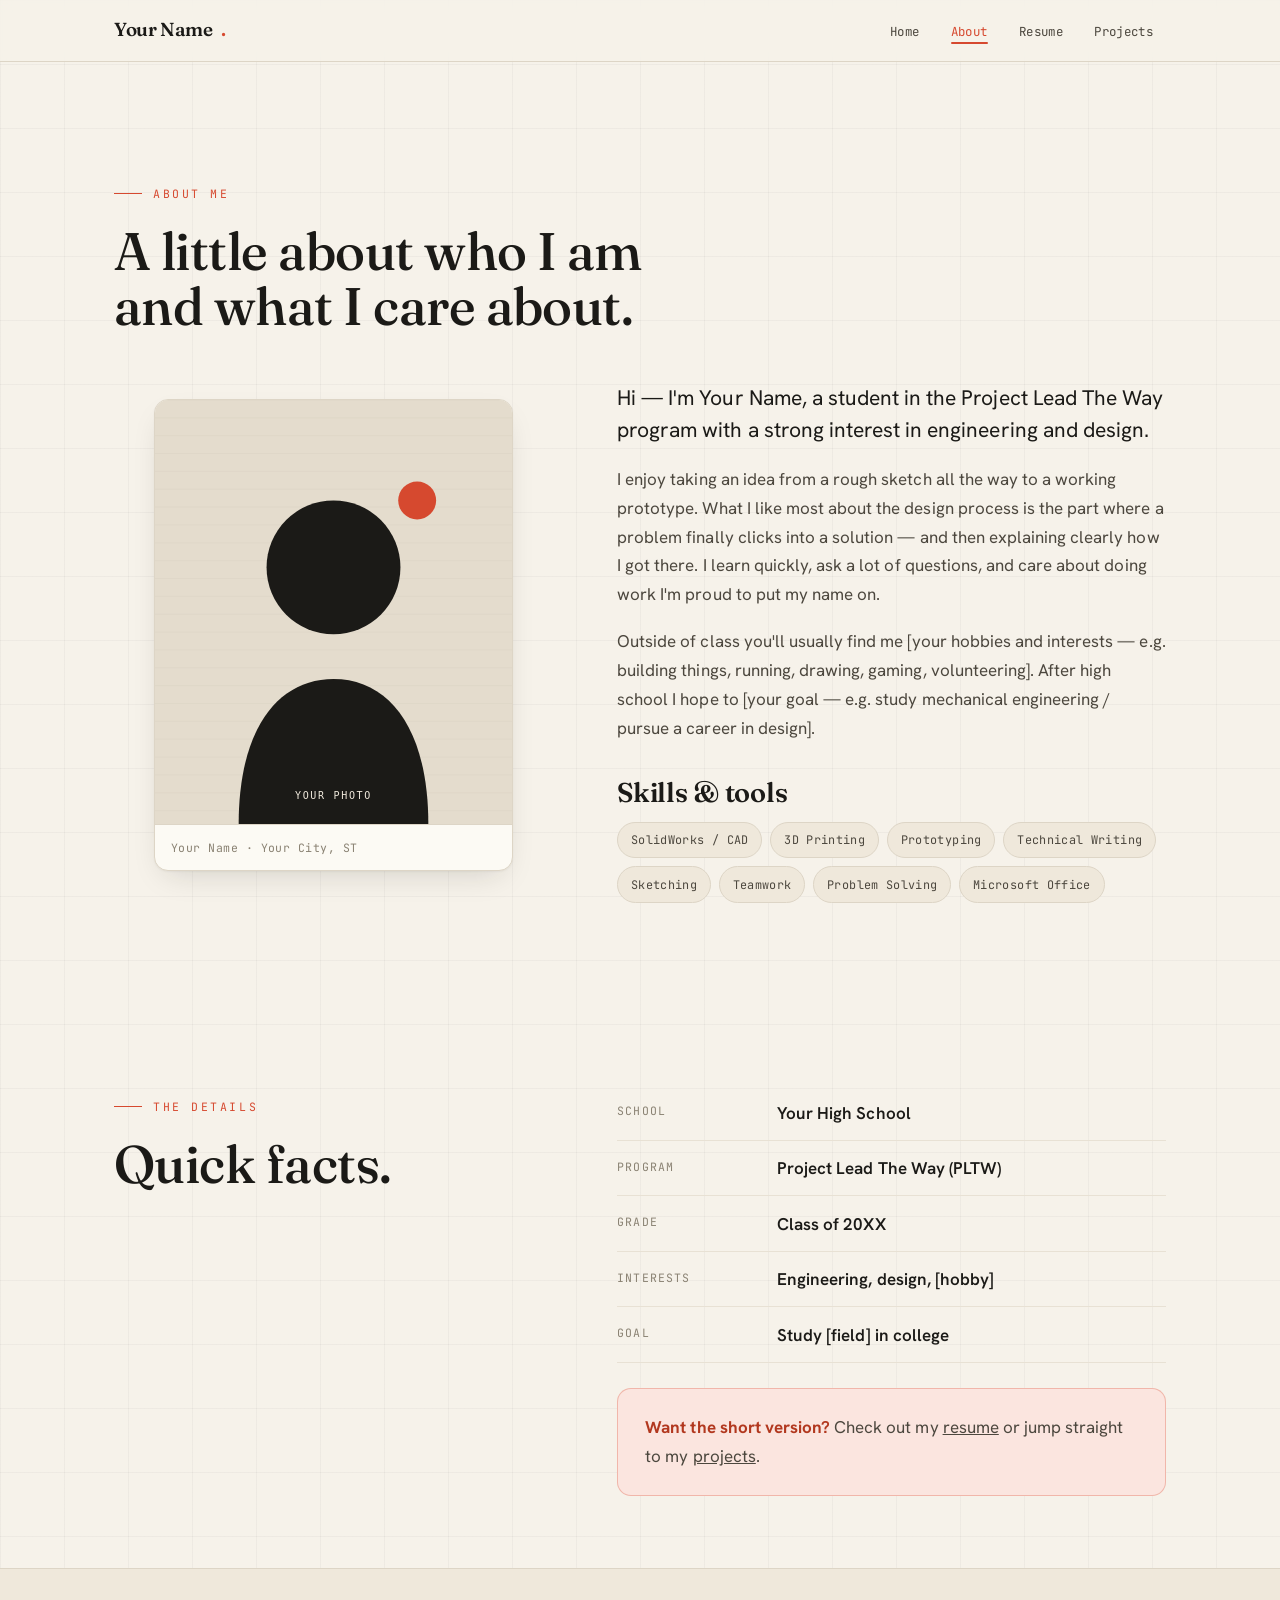
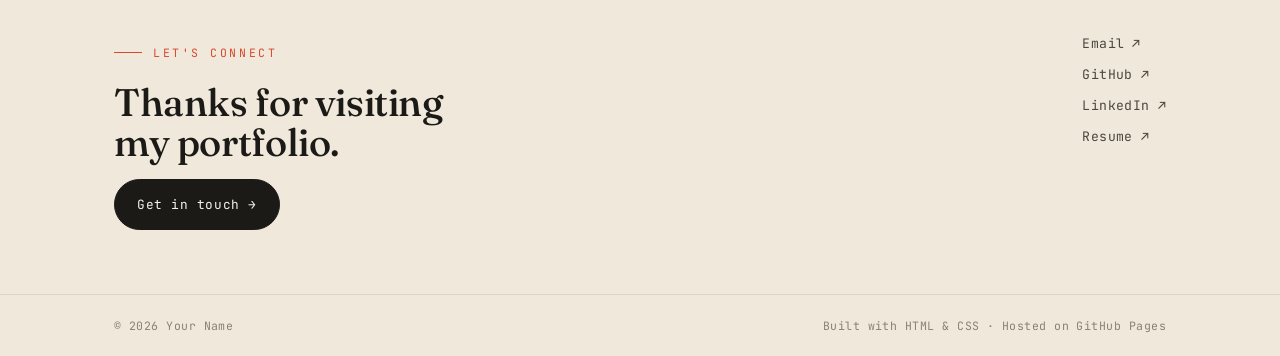
==== portfolio/about.html @ d01f3a35 "Add files via upload" ====
<!doctype html>
<html lang="en">
<head>
  <meta charset="utf-8">
  <meta name="viewport" content="width=device-width, initial-scale=1">
  <title>About — Your Name</title>
  <meta name="description" content="About Your Name — background, skills, and interests.">
  <link rel="icon" href="images/favicon.svg" type="image/svg+xml">
  <link rel="preconnect" href="https://fonts.googleapis.com">
  <link rel="preconnect" href="https://fonts.gstatic.com" crossorigin>
  <link href="https://fonts.googleapis.com/css2?family=Fraunces:ital,opsz,wght@0,9..144,400;0,9..144,500;0,9..144,600;1,9..144,400;1,9..144,500&family=Hanken+Grotesk:wght@400;500;600;700&family=JetBrains+Mono:wght@400;500&display=swap" rel="stylesheet">
  <link rel="stylesheet" href="css/style.css">
</head>
<body>

  <header class="nav">
    <div class="nav__inner">
      <a class="brand" href="index.html">Your Name<span class="dot">.</span></a>
      <button class="nav__toggle" aria-label="Toggle menu" aria-expanded="false"><span></span></button>
      <ul class="nav__links">
        <li><a href="index.html">Home</a></li>
        <li><a href="about.html" aria-current="page">About</a></li>
        <li><a href="resume.html">Resume</a></li>
        <li><a href="projects.html">Projects</a></li>
      </ul>
    </div>
  </header>

  <section class="section wrap">
    <p class="eyebrow reveal">About me</p>
    <h2 class="headline reveal" style="margin-bottom:3rem;">A little about who I am and what I care about.</h2>

    <div class="split">
      <!-- Photo -->
      <figure class="figure reveal">
        <!-- ✏️ EDIT: replace images/headshot.svg with your own photo (JPG/PNG is fine) -->
        <img src="images/headshot.svg" alt="Portrait of Your Name">
        <figcaption>Your Name · Your City, ST</figcaption>
      </figure>

      <!-- Bio -->
      <div class="reveal">
        <!-- ✏️ EDIT: write 2–3 short paragraphs in your own voice. Keep it clear and proofread. -->
        <p class="lead">Hi — I'm Your Name, a student in the Project Lead The Way program with a strong interest in engineering and design.</p>
        <p>I enjoy taking an idea from a rough sketch all the way to a working prototype. What I like most about the design process is the part where a problem finally clicks into a solution — and then explaining clearly how I got there. I learn quickly, ask a lot of questions, and care about doing work I'm proud to put my name on.</p>
        <p>Outside of class you'll usually find me [your hobbies and interests — e.g. building things, running, drawing, gaming, volunteering]. After high school I hope to [your goal — e.g. study mechanical engineering / pursue a career in design].</p>

        <h3 style="margin:2.2rem 0 1rem;">Skills &amp; tools</h3>
        <ul class="chips">
          <li>SolidWorks / CAD</li>
          <li>3D Printing</li>
          <li>Prototyping</li>
          <li>Technical Writing</li>
          <li>Sketching</li>
          <li>Teamwork</li>
          <li>Problem Solving</li>
          <li>Microsoft Office</li>
        </ul>
      </div>
    </div>
  </section>

  <section class="section--tight wrap">
    <div class="split">
      <div class="reveal">
        <p class="eyebrow">The details</p>
        <h2 class="headline">Quick facts.</h2>
      </div>
      <div class="reveal">
        <ul class="facts">
          <li><span>School</span><strong>Your High School</strong></li>
          <li><span>Program</span><strong>Project Lead The Way (PLTW)</strong></li>
          <li><span>Grade</span><strong>Class of 20XX</strong></li>
          <li><span>Interests</span><strong>Engineering, design, [hobby]</strong></li>
          <li><span>Goal</span><strong>Study [field] in college</strong></li>
        </ul>
        <div class="callout" style="margin-top:1.6rem;">
          <p><strong>Want the short version?</strong> Check out my <a href="resume.html">resume</a> or jump straight to my <a href="projects.html">projects</a>.</p>
        </div>
      </div>
    </div>
  </section>

  <footer class="footer">
    <div class="footer__inner">
      <div>
        <p class="eyebrow">Let's connect</p>
        <h3>Thanks for visiting my portfolio.</h3>
        <a class="btn" href="mailto:you@example.com">Get in touch <span class="arrow">→</span></a>
      </div>
      <div class="links">
        <a href="mailto:you@example.com">Email <span class="arrow">↗</span></a>
        <a href="https://github.com/yourusername" target="_blank" rel="noopener">GitHub <span class="arrow">↗</span></a>
        <a href="https://www.linkedin.com/in/yourusername" target="_blank" rel="noopener">LinkedIn <span class="arrow">↗</span></a>
        <a href="resume.html">Resume <span class="arrow">↗</span></a>
      </div>
    </div>
    <div class="footer__bottom">
      <div class="wrap">
        <span>© <span data-year></span> Your Name</span>
        <span>Built with HTML &amp; CSS · Hosted on GitHub Pages</span>
      </div>
    </div>
  </footer>

  <script src="js/main.js"></script>
</body>
</html>
---- portfolio/css/style.css ----
/* =========================================================
   Portfolio — editorial / technical theme
   Warm paper · deep ink · vermillion accent
   Fraunces (display) · Hanken Grotesk (body) · JetBrains Mono (labels)
   ========================================================= */

:root {
  --paper:      #f6f2ea;
  --paper-2:    #efe8db;
  --card:       #fcfaf4;
  --ink:        #1b1a17;
  --ink-2:      #4c473e;
  --ink-3:      #8a8273;
  --line:       #ddd5c6;
  --line-soft:  #e8e1d4;
  --accent:     #d6492f;
  --accent-2:   #b2381f;
  --accent-3:   #fbe5df;

  --maxw: 1180px;
  --pad: clamp(1.25rem, 5vw, 4rem);

  --font-display: "Fraunces", Georgia, "Times New Roman", serif;
  --font-body: "Hanken Grotesk", system-ui, sans-serif;
  --font-mono: "JetBrains Mono", ui-monospace, "SFMono-Regular", monospace;

  --shadow: 0 1px 2px rgba(27,26,23,.04), 0 12px 32px -12px rgba(27,26,23,.18);
  --shadow-lg: 0 2px 4px rgba(27,26,23,.05), 0 28px 60px -22px rgba(27,26,23,.28);
  --radius: 14px;
  --ease: cubic-bezier(.2,.7,.2,1);
}

* { box-sizing: border-box; }

html { scroll-behavior: smooth; -webkit-text-size-adjust: 100%; }

body {
  margin: 0;
  background-color: var(--paper);
  background-image:
    linear-gradient(to right, rgba(27,26,23,.035) 1px, transparent 1px),
    linear-gradient(to bottom, rgba(27,26,23,.035) 1px, transparent 1px);
  background-size: 64px 64px;
  color: var(--ink);
  font-family: var(--font-body);
  font-size: 17px;
  line-height: 1.7;
  letter-spacing: .002em;
  -webkit-font-smoothing: antialiased;
  text-rendering: optimizeLegibility;
  overflow-x: hidden;
}

img { max-width: 100%; display: block; }
a { color: inherit; }

/* ---------- Layout helpers ---------- */
.wrap { width: 100%; max-width: var(--maxw); margin-inline: auto; padding-inline: var(--pad); }
.section { padding-block: clamp(3.5rem, 9vw, 7rem); }
.section--tight { padding-block: clamp(2.5rem, 6vw, 4.5rem); }

/* Editorial section eyebrow: 01 — LABEL */
.eyebrow {
  font-family: var(--font-mono);
  font-size: .72rem;
  letter-spacing: .22em;
  text-transform: uppercase;
  color: var(--accent);
  display: inline-flex;
  align-items: center;
  gap: .7rem;
  margin: 0 0 1.3rem;
}
.eyebrow::before {
  content: "";
  width: 28px; height: 1px;
  background: var(--accent);
  display: inline-block;
}

h1, h2, h3, h4 { font-family: var(--font-display); font-weight: 600; line-height: 1.04; letter-spacing: -.01em; margin: 0; color: var(--ink); }
h2.headline { font-size: clamp(2rem, 4.6vw, 3.3rem); font-weight: 500; max-width: 18ch; }
h3 { font-size: clamp(1.3rem, 2.4vw, 1.7rem); }

p { margin: 0 0 1.1rem; color: var(--ink-2); }
p.lead { font-size: clamp(1.1rem, 1.8vw, 1.32rem); color: var(--ink); line-height: 1.55; }

.muted { color: var(--ink-3); }
strong { color: var(--ink); font-weight: 700; }

/* ---------- Buttons ---------- */
.btn {
  display: inline-flex; align-items: center; gap: .55rem;
  font-family: var(--font-mono);
  font-size: .8rem; letter-spacing: .04em;
  text-decoration: none; cursor: pointer;
  padding: .85rem 1.4rem;
  border-radius: 999px;
  border: 1px solid var(--ink);
  background: var(--ink); color: var(--paper);
  transition: transform .25s var(--ease), background .25s var(--ease), box-shadow .25s var(--ease);
}
.btn:hover { transform: translateY(-2px); box-shadow: var(--shadow); background: var(--accent); border-color: var(--accent); }
.btn--ghost { background: transparent; color: var(--ink); }
.btn--ghost:hover { background: var(--ink); color: var(--paper); border-color: var(--ink); }
.btn .arrow { transition: transform .25s var(--ease); }
.btn:hover .arrow { transform: translateX(4px); }

/* ---------- Top navigation ---------- */
.nav {
  position: sticky; top: 0; z-index: 50;
  backdrop-filter: saturate(140%) blur(10px);
  background: color-mix(in srgb, var(--paper) 82%, transparent);
  border-bottom: 1px solid var(--line);
}
.nav__inner {
  max-width: var(--maxw); margin-inline: auto;
  padding: .9rem var(--pad);
  display: flex; align-items: center; justify-content: space-between;
}
.brand {
  font-family: var(--font-display);
  font-weight: 600; font-size: 1.18rem; letter-spacing: -.02em;
  text-decoration: none; color: var(--ink);
  display: inline-flex; align-items: baseline; gap: .5rem;
}
.brand .dot { color: var(--accent); }
.nav__links { display: flex; align-items: center; gap: .35rem; list-style: none; margin: 0; padding: 0; }
.nav__links a {
  text-decoration: none; color: var(--ink-2);
  font-family: var(--font-mono); font-size: .78rem; letter-spacing: .03em;
  padding: .5rem .8rem; border-radius: 999px;
  position: relative; transition: color .2s var(--ease), background .2s var(--ease);
}
.nav__links a:hover { color: var(--ink); background: var(--paper-2); }
.nav__links a[aria-current="page"] { color: var(--accent); }
.nav__links a[aria-current="page"]::after {
  content: ""; position: absolute; left: .8rem; right: .8rem; bottom: .25rem;
  height: 1.5px; background: var(--accent); border-radius: 2px;
}
.nav__toggle {
  display: none; border: 1px solid var(--line); background: var(--card);
  width: 42px; height: 42px; border-radius: 10px; cursor: pointer;
  padding: 0; align-items: center; justify-content: center;
}
.nav__toggle span, .nav__toggle span::before, .nav__toggle span::after {
  content: ""; display: block; width: 18px; height: 2px; background: var(--ink);
  border-radius: 2px; transition: transform .3s var(--ease), opacity .2s var(--ease);
}
.nav__toggle span { position: relative; }
.nav__toggle span::before { position: absolute; top: -6px; }
.nav__toggle span::after { position: absolute; top: 6px; }
.nav.open .nav__toggle span { background: transparent; }
.nav.open .nav__toggle span::before { transform: translateY(6px) rotate(45deg); }
.nav.open .nav__toggle span::after { transform: translateY(-6px) rotate(-45deg); }

@media (max-width: 760px) {
  .nav__toggle { display: inline-flex; }
  .nav__links {
    position: absolute; top: 100%; left: 0; right: 0;
    flex-direction: column; align-items: stretch; gap: .2rem;
    background: var(--paper); border-bottom: 1px solid var(--line);
    padding: .6rem var(--pad) 1.2rem;
    transform: translateY(-12px); opacity: 0; pointer-events: none;
    transition: transform .3s var(--ease), opacity .3s var(--ease);
  }
  .nav.open .nav__links { transform: translateY(0); opacity: 1; pointer-events: auto; }
  .nav__links a { font-size: .95rem; padding: .75rem .9rem; }
  .nav__links a[aria-current="page"]::after { display: none; }
}

/* ---------- Hero (home) ---------- */
.hero { position: relative; padding-block: clamp(3.5rem, 10vw, 8rem) clamp(2.5rem, 7vw, 5rem); }
.hero__tag {
  font-family: var(--font-mono); font-size: .74rem; letter-spacing: .2em; text-transform: uppercase;
  color: var(--ink-3); display: inline-flex; align-items: center; gap: .6rem; margin-bottom: 1.8rem;
}
.hero__tag .pulse { width: 8px; height: 8px; border-radius: 50%; background: var(--accent); box-shadow: 0 0 0 0 var(--accent); animation: pulse 2.4s infinite; }
@keyframes pulse {
  0% { box-shadow: 0 0 0 0 color-mix(in srgb, var(--accent) 55%, transparent); }
  70% { box-shadow: 0 0 0 12px transparent; }
  100% { box-shadow: 0 0 0 0 transparent; }
}
.hero h1 {
  font-size: clamp(3rem, 11vw, 8rem);
  font-weight: 600; line-height: .94; letter-spacing: -.03em;
  margin: 0 0 1.4rem;
}
.hero h1 em { font-style: italic; color: var(--accent); font-weight: 500; }
.hero__sub { max-width: 46ch; }
.hero__cta { display: flex; flex-wrap: wrap; gap: .8rem; margin-top: 2rem; }
.hero__meta {
  margin-top: 3rem; padding-top: 1.4rem; border-top: 1px solid var(--line);
  display: flex; flex-wrap: wrap; gap: 2rem 3rem;
}
.hero__meta div span { display: block; font-family: var(--font-mono); font-size: .68rem; letter-spacing: .16em; text-transform: uppercase; color: var(--ink-3); margin-bottom: .35rem; }
.hero__meta div strong { font-family: var(--font-display); font-weight: 500; font-size: 1.05rem; color: var(--ink); }

/* ---------- Marquee strip ---------- */
.strip { border-block: 1px solid var(--line); background: var(--ink); color: var(--paper); overflow: hidden; }
.strip__track { display: flex; gap: 3rem; white-space: nowrap; padding-block: .9rem; animation: marquee 28s linear infinite; }
.strip__track span { font-family: var(--font-mono); font-size: .82rem; letter-spacing: .12em; text-transform: uppercase; display: inline-flex; align-items: center; gap: 3rem; }
.strip__track span::after { content: "✦"; color: var(--accent); }
@keyframes marquee { to { transform: translateX(-50%); } }
@media (prefers-reduced-motion: reduce) { .strip__track { animation: none; } }

/* ---------- Cards / project grid ---------- */
.grid-2 { display: grid; gap: clamp(1.2rem, 3vw, 2rem); grid-template-columns: repeat(2, 1fr); }
@media (max-width: 760px) { .grid-2 { grid-template-columns: 1fr; } }

.card {
  background: var(--card); border: 1px solid var(--line);
  border-radius: var(--radius); overflow: hidden; text-decoration: none;
  display: flex; flex-direction: column;
  transition: transform .35s var(--ease), box-shadow .35s var(--ease), border-color .35s var(--ease);
}
.card:hover { transform: translateY(-5px); box-shadow: var(--shadow-lg); border-color: var(--ink); }
.card__media { aspect-ratio: 16 / 10; overflow: hidden; background: var(--paper-2); }
.card__media img { width: 100%; height: 100%; object-fit: cover; transition: transform .5s var(--ease); }
.card:hover .card__media img { transform: scale(1.04); }
.card__body { padding: 1.5rem 1.6rem 1.7rem; flex: 1; display: flex; flex-direction: column; }
.card__kicker { font-family: var(--font-mono); font-size: .7rem; letter-spacing: .14em; text-transform: uppercase; color: var(--ink-3); margin-bottom: .7rem; display: flex; justify-content: space-between; }
.card h3 { margin-bottom: .55rem; }
.card p { font-size: .98rem; margin-bottom: 1.2rem; }
.card__link { margin-top: auto; font-family: var(--font-mono); font-size: .78rem; letter-spacing: .04em; color: var(--accent); display: inline-flex; align-items: center; gap: .4rem; }
.card:hover .card__link .arrow { transform: translateX(4px); }
.card__link .arrow { transition: transform .25s var(--ease); }

/* ---------- Generic two-column content ---------- */
.split { display: grid; grid-template-columns: minmax(0, 1fr) minmax(0, 1.25fr); gap: clamp(1.8rem, 5vw, 4rem); align-items: start; }
@media (max-width: 880px) { .split { grid-template-columns: 1fr; } }

.figure { border: 1px solid var(--line); border-radius: var(--radius); overflow: hidden; background: var(--card); box-shadow: var(--shadow); }
.figure img { width: 100%; }
.figure figcaption { font-family: var(--font-mono); font-size: .72rem; letter-spacing: .04em; color: var(--ink-3); padding: .8rem 1rem; border-top: 1px solid var(--line); }

/* ---------- Tag chips / skills ---------- */
.chips { display: flex; flex-wrap: wrap; gap: .5rem; padding: 0; margin: 0; list-style: none; }
.chips li {
  font-family: var(--font-mono); font-size: .74rem; letter-spacing: .03em;
  padding: .45rem .8rem; border: 1px solid var(--line); border-radius: 999px;
  background: var(--paper-2); color: var(--ink-2);
}

/* ---------- Fact list ---------- */
.facts { list-style: none; margin: 0; padding: 0; display: grid; gap: .1rem; }
.facts li { display: grid; grid-template-columns: 9rem 1fr; gap: 1rem; padding: .75rem 0; border-bottom: 1px solid var(--line-soft); }
.facts li span { font-family: var(--font-mono); font-size: .72rem; letter-spacing: .1em; text-transform: uppercase; color: var(--ink-3); padding-top: .15rem; }
.facts li strong { font-weight: 600; color: var(--ink); }
@media (max-width: 480px){ .facts li { grid-template-columns: 1fr; gap: .15rem; } }

/* ---------- Resume ---------- */
.resume-head { display: flex; flex-wrap: wrap; gap: 1.5rem 2rem; align-items: flex-end; justify-content: space-between; padding-bottom: 1.6rem; border-bottom: 2px solid var(--ink); }
.resume-head h1 { font-size: clamp(2.4rem, 6vw, 4rem); font-weight: 600; }
.resume-head .contact { font-family: var(--font-mono); font-size: .78rem; line-height: 1.9; color: var(--ink-2); }
.resume-head .contact a { color: var(--ink-2); text-decoration: none; border-bottom: 1px solid var(--line); }
.resume-head .contact a:hover { color: var(--accent); border-color: var(--accent); }

.resume-grid { display: grid; grid-template-columns: minmax(0, 1fr) minmax(0, 2.1fr); gap: clamp(2rem, 5vw, 4rem); margin-top: 2.6rem; }
@media (max-width: 880px){ .resume-grid { grid-template-columns: 1fr; } }

.res-block { margin-bottom: 2.4rem; }
.res-block > h2 {
  font-family: var(--font-mono); font-size: .76rem; letter-spacing: .18em; text-transform: uppercase;
  color: var(--accent); font-weight: 500; margin-bottom: 1.1rem; padding-bottom: .6rem; border-bottom: 1px solid var(--line);
}
.entry { margin-bottom: 1.6rem; }
.entry__row { display: grid; grid-template-columns: 1fr auto; gap: .5rem 1rem; align-items: baseline; }
.entry__row h3 { font-size: 1.15rem; font-weight: 600; }
.entry__date { font-family: var(--font-mono); font-size: .72rem; letter-spacing: .05em; color: var(--ink-3); white-space: nowrap; }
.entry__org { font-family: var(--font-body); font-weight: 600; color: var(--accent-2); font-size: .92rem; margin: .15rem 0 .5rem; }
.entry ul { margin: .4rem 0 0; padding-left: 1.1rem; }
.entry ul li { margin-bottom: .35rem; color: var(--ink-2); }
@media (max-width: 480px){ .entry__row { grid-template-columns: 1fr; } }

/* ---------- Project detail ---------- */
.proj-hero { padding-block: clamp(2.5rem, 7vw, 5rem) clamp(1.5rem,4vw,2.5rem); }
.proj-hero .back { font-family: var(--font-mono); font-size: .74rem; letter-spacing: .05em; color: var(--ink-3); text-decoration: none; display: inline-flex; align-items: center; gap: .4rem; margin-bottom: 1.6rem; }
.proj-hero .back:hover { color: var(--accent); }
.proj-hero h1 { font-size: clamp(2.4rem, 6.5vw, 4.4rem); font-weight: 600; max-width: 16ch; margin-bottom: 1.4rem; }
.proj-meta { display: flex; flex-wrap: wrap; gap: 1.4rem 2.6rem; padding-block: 1.3rem; border-block: 1px solid var(--line); }
.proj-meta div span { display: block; font-family: var(--font-mono); font-size: .66rem; letter-spacing: .16em; text-transform: uppercase; color: var(--ink-3); margin-bottom: .3rem; }
.proj-meta div strong { font-weight: 600; }

.gallery { display: grid; grid-template-columns: repeat(2, 1fr); gap: clamp(.8rem,2vw,1.4rem); }
@media (max-width: 620px){ .gallery { grid-template-columns: 1fr; } }

.doc-list { list-style: none; margin: 0; padding: 0; display: grid; gap: .6rem; }
.doc-list a {
  display: flex; align-items: center; justify-content: space-between; gap: 1rem;
  text-decoration: none; padding: 1rem 1.3rem; border: 1px solid var(--line);
  border-radius: 12px; background: var(--card); color: var(--ink);
  transition: transform .25s var(--ease), border-color .25s var(--ease), background .25s var(--ease);
}
.doc-list a:hover { transform: translateX(4px); border-color: var(--ink); background: var(--paper-2); }
.doc-list .label { font-weight: 600; }
.doc-list .meta { font-family: var(--font-mono); font-size: .72rem; color: var(--ink-3); }

/* ---------- Callout ---------- */
.callout { background: var(--accent-3); border: 1px solid color-mix(in srgb, var(--accent) 30%, transparent); border-radius: var(--radius); padding: 1.5rem 1.7rem; }
.callout p:last-child { margin-bottom: 0; }
.callout strong { color: var(--accent-2); }

/* ---------- Footer ---------- */
.footer { border-top: 1px solid var(--line); background: var(--paper-2); }
.footer__inner { max-width: var(--maxw); margin-inline: auto; padding: clamp(2.5rem,6vw,4rem) var(--pad); display: flex; flex-wrap: wrap; gap: 2rem; justify-content: space-between; align-items: flex-start; }
.footer h3 { font-size: clamp(1.6rem, 4vw, 2.4rem); font-weight: 500; max-width: 14ch; margin-bottom: 1rem; }
.footer .links { display: flex; flex-direction: column; gap: .55rem; }
.footer .links a { font-family: var(--font-mono); font-size: .82rem; letter-spacing: .03em; text-decoration: none; color: var(--ink-2); display: inline-flex; align-items: center; gap: .5rem; width: fit-content; }
.footer .links a:hover { color: var(--accent); }
.footer .links a .arrow { transition: transform .25s var(--ease); }
.footer .links a:hover .arrow { transform: translate(3px,-3px); }
.footer__bottom { border-top: 1px solid var(--line); }
.footer__bottom .wrap { display: flex; flex-wrap: wrap; gap: .8rem; justify-content: space-between; padding-block: 1.3rem; }
.footer__bottom span { font-family: var(--font-mono); font-size: .72rem; letter-spacing: .04em; color: var(--ink-3); }

/* ---------- Reveal-on-scroll ---------- */
.reveal { opacity: 0; transform: translateY(24px); transition: opacity .7s var(--ease), transform .7s var(--ease); }
.reveal.in { opacity: 1; transform: none; }
@media (prefers-reduced-motion: reduce) { .reveal { opacity: 1; transform: none; transition: none; } }

/* staggered hero load */
.fade-up { opacity: 0; transform: translateY(20px); animation: fadeUp .9s var(--ease) forwards; }
@keyframes fadeUp { to { opacity: 1; transform: none; } }
.d1{animation-delay:.05s}.d2{animation-delay:.18s}.d3{animation-delay:.31s}.d4{animation-delay:.44s}.d5{animation-delay:.57s}
@media (prefers-reduced-motion: reduce){ .fade-up{ animation: none; opacity:1; transform:none; } }

/* selection */
::selection { background: var(--accent); color: var(--paper); }
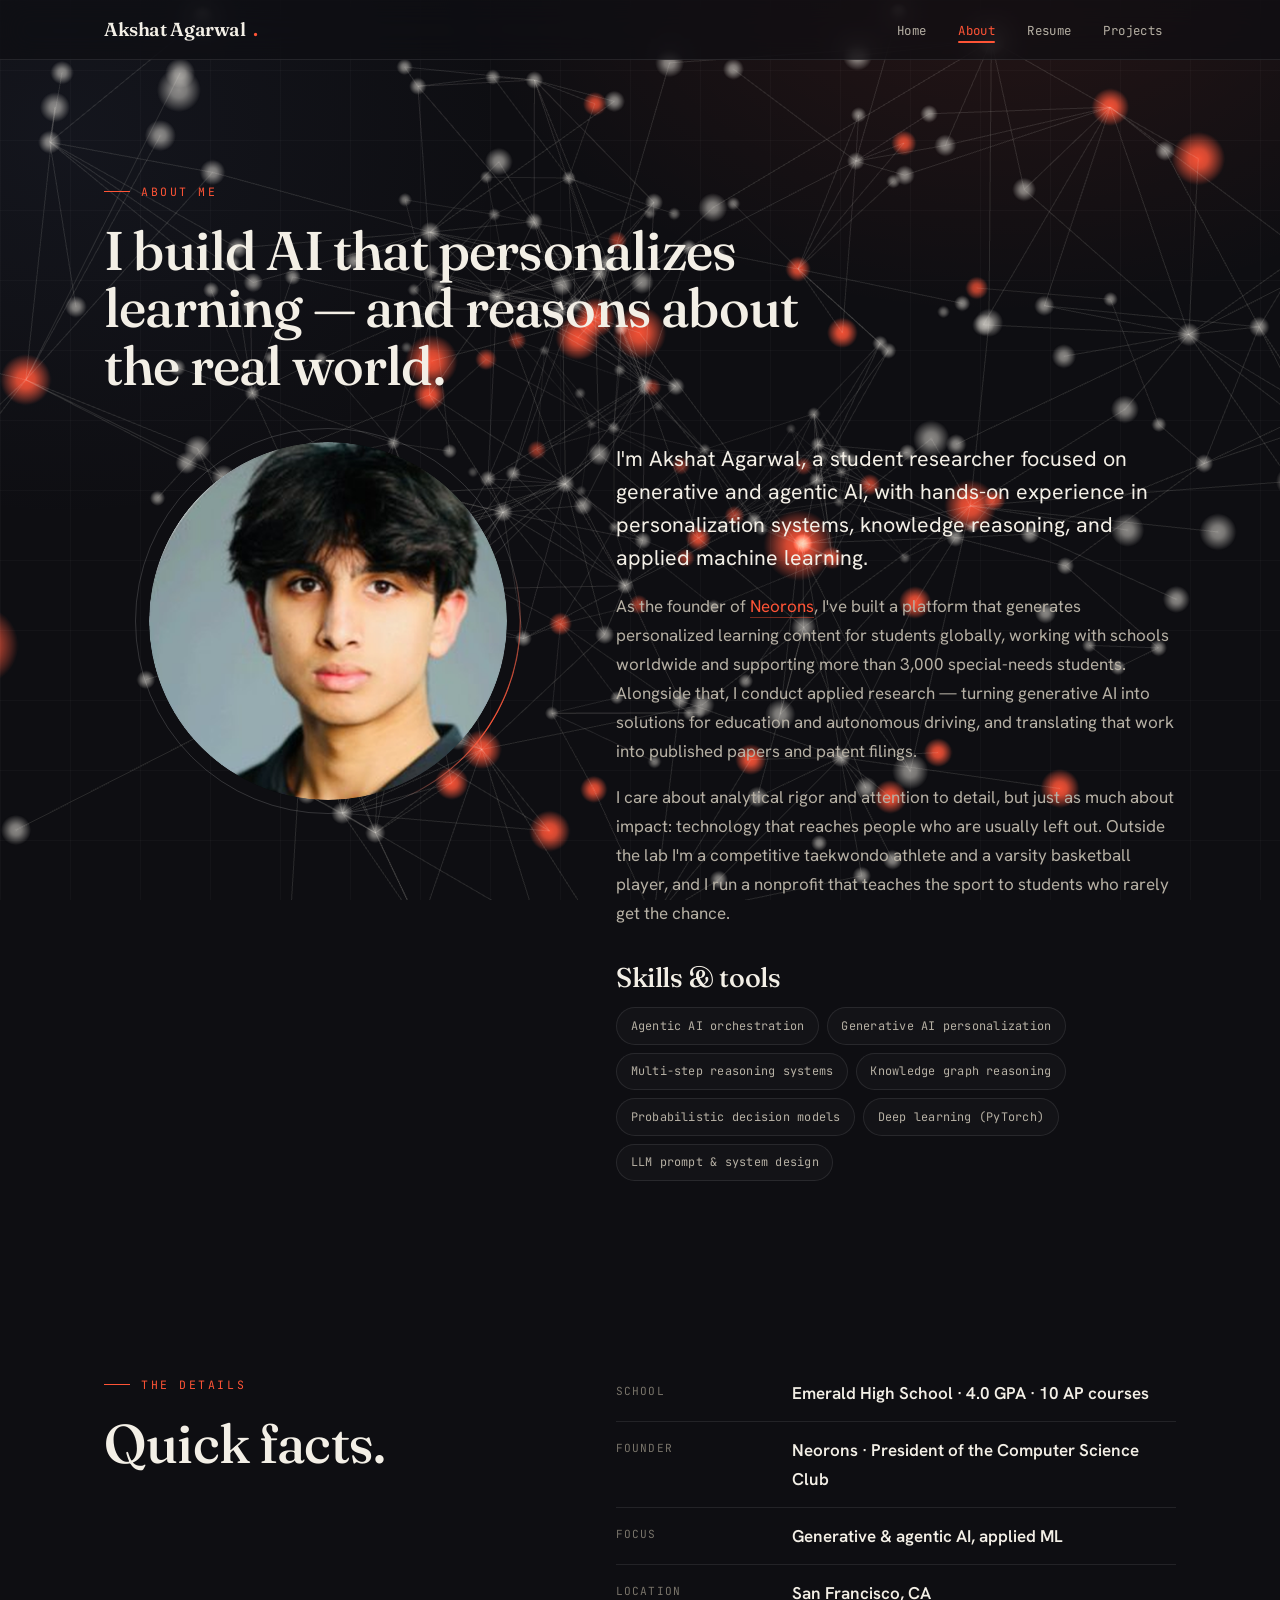
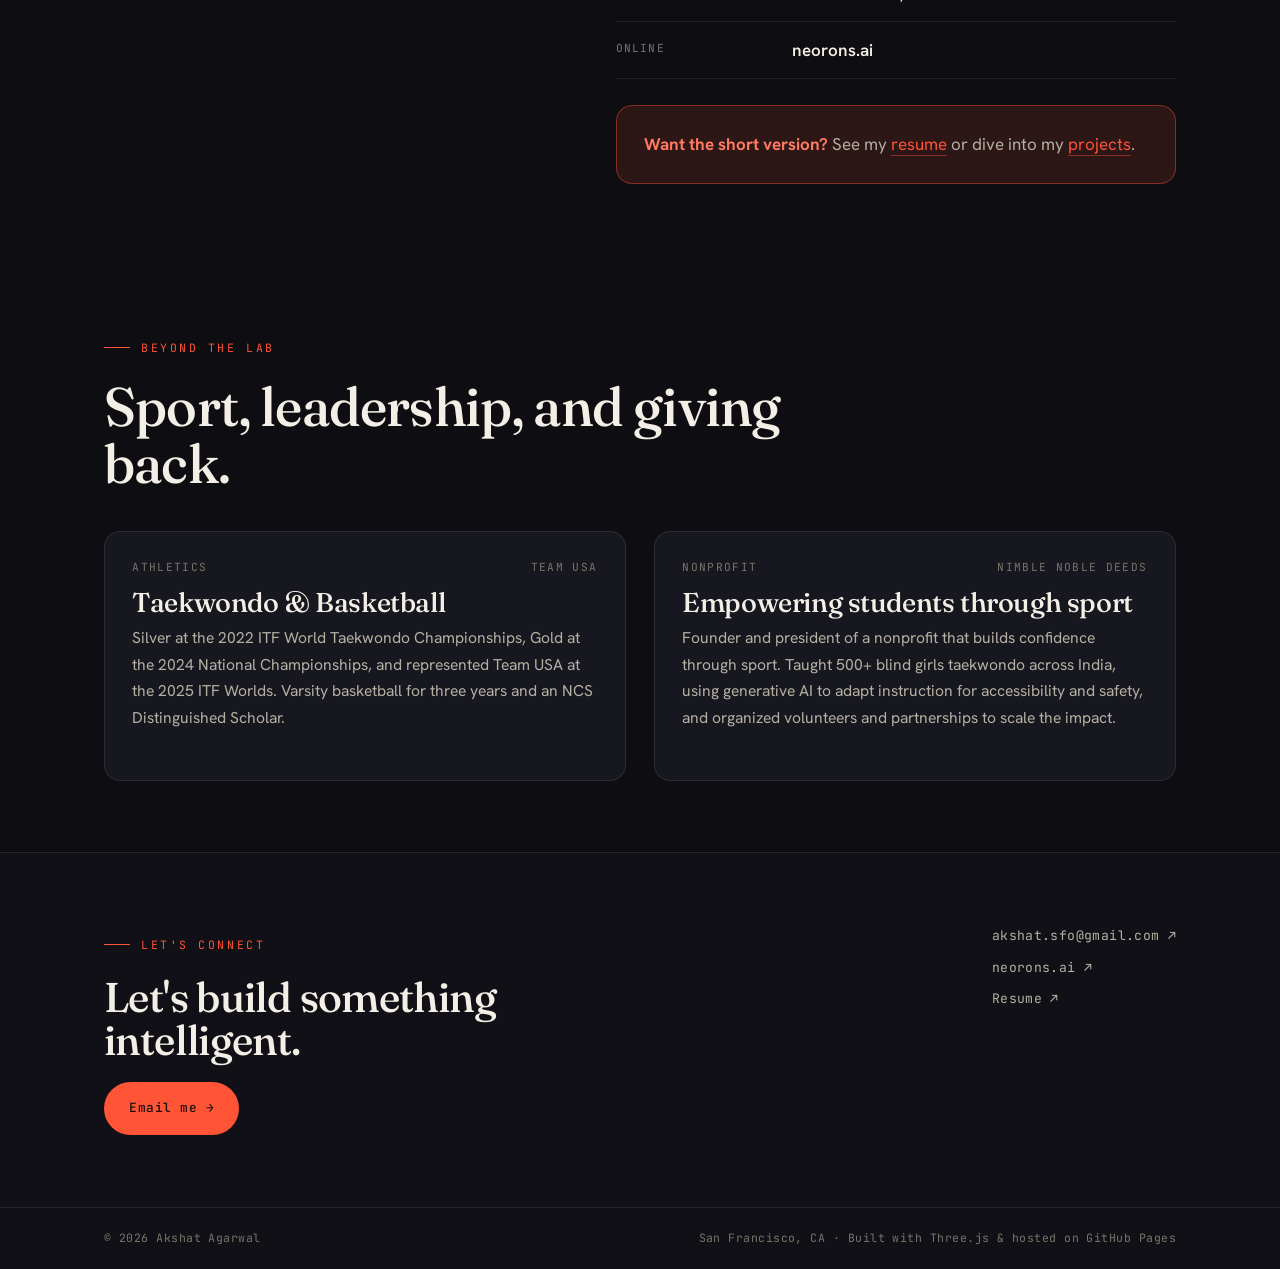
==== commit d4bc2622: "Add files via upload" ====
--- a/portfolio/about.html
+++ b/portfolio/about.html
@@ -3,106 +3,128 @@
 <head>
   <meta charset="utf-8">
   <meta name="viewport" content="width=device-width, initial-scale=1">
-  <title>About — Your Name</title>
-  <meta name="description" content="About Your Name — background, skills, and interests.">
+  <title>About — Akshat Agarwal</title>
+  <meta name="description" content="About Akshat Agarwal — AI researcher, founder, athlete, and published author.">
   <link rel="icon" href="images/favicon.svg" type="image/svg+xml">
   <link rel="preconnect" href="https://fonts.googleapis.com">
   <link rel="preconnect" href="https://fonts.gstatic.com" crossorigin>
   <link href="https://fonts.googleapis.com/css2?family=Fraunces:ital,opsz,wght@0,9..144,400;0,9..144,500;0,9..144,600;1,9..144,400;1,9..144,500&family=Hanken+Grotesk:wght@400;500;600;700&family=JetBrains+Mono:wght@400;500&display=swap" rel="stylesheet">
   <link rel="stylesheet" href="css/style.css">
+  <noscript><style>.reveal{opacity:1!important;transform:none!important}.fade-up{opacity:1!important;transform:none!important}.hero h1 .ln>span{transform:none!important}</style></noscript>
 </head>
 <body>
+  <div id="progress"></div>
+  <canvas id="bg-canvas"></canvas>
 
-  <header class="nav">
-    <div class="nav__inner">
-      <a class="brand" href="index.html">Your Name<span class="dot">.</span></a>
-      <button class="nav__toggle" aria-label="Toggle menu" aria-expanded="false"><span></span></button>
-      <ul class="nav__links">
-        <li><a href="index.html">Home</a></li>
-        <li><a href="about.html" aria-current="page">About</a></li>
-        <li><a href="resume.html">Resume</a></li>
-        <li><a href="projects.html">Projects</a></li>
-      </ul>
-    </div>
-  </header>
-
-  <section class="section wrap">
-    <p class="eyebrow reveal">About me</p>
-    <h2 class="headline reveal" style="margin-bottom:3rem;">A little about who I am and what I care about.</h2>
-
-    <div class="split">
-      <!-- Photo -->
-      <figure class="figure reveal">
-        <!-- ✏️ EDIT: replace images/headshot.svg with your own photo (JPG/PNG is fine) -->
-        <img src="images/headshot.svg" alt="Portrait of Your Name">
-        <figcaption>Your Name · Your City, ST</figcaption>
-      </figure>
-
-      <!-- Bio -->
-      <div class="reveal">
-        <!-- ✏️ EDIT: write 2–3 short paragraphs in your own voice. Keep it clear and proofread. -->
-        <p class="lead">Hi — I'm Your Name, a student in the Project Lead The Way program with a strong interest in engineering and design.</p>
-        <p>I enjoy taking an idea from a rough sketch all the way to a working prototype. What I like most about the design process is the part where a problem finally clicks into a solution — and then explaining clearly how I got there. I learn quickly, ask a lot of questions, and care about doing work I'm proud to put my name on.</p>
-        <p>Outside of class you'll usually find me [your hobbies and interests — e.g. building things, running, drawing, gaming, volunteering]. After high school I hope to [your goal — e.g. study mechanical engineering / pursue a career in design].</p>
-
-        <h3 style="margin:2.2rem 0 1rem;">Skills &amp; tools</h3>
-        <ul class="chips">
-          <li>SolidWorks / CAD</li>
-          <li>3D Printing</li>
-          <li>Prototyping</li>
-          <li>Technical Writing</li>
-          <li>Sketching</li>
-          <li>Teamwork</li>
-          <li>Problem Solving</li>
-          <li>Microsoft Office</li>
+  <div class="page">
+    <header class="nav">
+      <div class="nav__inner">
+        <a class="brand" href="index.html">Akshat Agarwal<span class="dot">.</span></a>
+        <button class="nav__toggle" aria-label="Toggle menu" aria-expanded="false"><span></span></button>
+        <ul class="nav__links">
+          <li><a href="index.html">Home</a></li>
+          <li><a href="about.html" aria-current="page">About</a></li>
+          <li><a href="resume.html">Resume</a></li>
+          <li><a href="projects.html">Projects</a></li>
         </ul>
       </div>
-    </div>
-  </section>
+    </header>
 
-  <section class="section--tight wrap">
-    <div class="split">
-      <div class="reveal">
-        <p class="eyebrow">The details</p>
-        <h2 class="headline">Quick facts.</h2>
-      </div>
-      <div class="reveal">
-        <ul class="facts">
-          <li><span>School</span><strong>Your High School</strong></li>
-          <li><span>Program</span><strong>Project Lead The Way (PLTW)</strong></li>
-          <li><span>Grade</span><strong>Class of 20XX</strong></li>
-          <li><span>Interests</span><strong>Engineering, design, [hobby]</strong></li>
-          <li><span>Goal</span><strong>Study [field] in college</strong></li>
-        </ul>
-        <div class="callout" style="margin-top:1.6rem;">
-          <p><strong>Want the short version?</strong> Check out my <a href="resume.html">resume</a> or jump straight to my <a href="projects.html">projects</a>.</p>
+    <section class="section wrap">
+      <p class="eyebrow reveal">About me</p>
+      <h2 class="headline reveal" style="margin-bottom:3rem;">I build AI that personalizes learning — and reasons about the real world.</h2>
+
+      <div class="split">
+        <div class="reveal">
+          <div class="portrait"><img src="images/akshat-circle.png" alt="Portrait of Akshat Agarwal"></div>
+        </div>
+        <div class="reveal" data-d="1">
+          <p class="lead">I'm Akshat Agarwal, a student researcher focused on generative and agentic AI, with hands-on experience in personalization systems, knowledge reasoning, and applied machine learning.</p>
+          <p>As the founder of <a class="inline" href="https://neorons.ai" target="_blank" rel="noopener">Neorons</a>, I've built a platform that generates personalized learning content for students globally, working with schools worldwide and supporting more than 3,000 special-needs students. Alongside that, I conduct applied research — turning generative AI into solutions for education and autonomous driving, and translating that work into published papers and patent filings.</p>
+          <p>I care about analytical rigor and attention to detail, but just as much about impact: technology that reaches people who are usually left out. Outside the lab I'm a competitive taekwondo athlete and a varsity basketball player, and I run a nonprofit that teaches the sport to students who rarely get the chance.</p>
+
+          <h3 style="margin:2.2rem 0 1rem;">Skills &amp; tools</h3>
+          <ul class="chips">
+            <li>Agentic AI orchestration</li>
+            <li>Generative AI personalization</li>
+            <li>Multi-step reasoning systems</li>
+            <li>Knowledge graph reasoning</li>
+            <li>Probabilistic decision models</li>
+            <li>Deep learning (PyTorch)</li>
+            <li>LLM prompt &amp; system design</li>
+          </ul>
         </div>
       </div>
-    </div>
-  </section>
+    </section>
 
-  <footer class="footer">
-    <div class="footer__inner">
-      <div>
-        <p class="eyebrow">Let's connect</p>
-        <h3>Thanks for visiting my portfolio.</h3>
-        <a class="btn" href="mailto:you@example.com">Get in touch <span class="arrow">→</span></a>
+    <!-- Quick facts -->
+    <section class="section--tight wrap">
+      <div class="split">
+        <div class="reveal">
+          <p class="eyebrow">The details</p>
+          <h2 class="headline">Quick facts.</h2>
+        </div>
+        <div class="reveal" data-d="1">
+          <ul class="facts">
+            <li><span>School</span><strong>Emerald High School · 4.0 GPA · 10 AP courses</strong></li>
+            <li><span>Founder</span><strong>Neorons · President of the Computer Science Club</strong></li>
+            <li><span>Focus</span><strong>Generative &amp; agentic AI, applied ML</strong></li>
+            <li><span>Location</span><strong>San Francisco, CA</strong></li>
+            <li><span>Online</span><strong>neorons.ai</strong></li>
+          </ul>
+          <div class="callout" style="margin-top:1.6rem;">
+            <p><strong>Want the short version?</strong> See my <a class="inline" href="resume.html">resume</a> or dive into my <a class="inline" href="projects.html">projects</a>.</p>
+          </div>
+        </div>
       </div>
-      <div class="links">
-        <a href="mailto:you@example.com">Email <span class="arrow">↗</span></a>
-        <a href="https://github.com/yourusername" target="_blank" rel="noopener">GitHub <span class="arrow">↗</span></a>
-        <a href="https://www.linkedin.com/in/yourusername" target="_blank" rel="noopener">LinkedIn <span class="arrow">↗</span></a>
-        <a href="resume.html">Resume <span class="arrow">↗</span></a>
+    </section>
+
+    <!-- Beyond the lab -->
+    <section class="section--tight wrap">
+      <p class="eyebrow reveal">Beyond the lab</p>
+      <h2 class="headline reveal" style="margin-bottom:2.4rem;">Sport, leadership, and giving back.</h2>
+      <div class="grid-2">
+        <div class="card reveal" style="cursor:default;">
+          <div class="card__body">
+            <div class="card__kicker"><span>Athletics</span><span>Team USA</span></div>
+            <h3>Taekwondo &amp; Basketball</h3>
+            <p>Silver at the 2022 ITF World Taekwondo Championships, Gold at the 2024 National Championships, and represented Team USA at the 2025 ITF Worlds. Varsity basketball for three years and an NCS Distinguished Scholar.</p>
+          </div>
+        </div>
+        <div class="card reveal" data-d="1" style="cursor:default;">
+          <div class="card__body">
+            <div class="card__kicker"><span>Nonprofit</span><span>Nimble Noble Deeds</span></div>
+            <h3>Empowering students through sport</h3>
+            <p>Founder and president of a nonprofit that builds confidence through sport. Taught 500+ blind girls taekwondo across India, using generative AI to adapt instruction for accessibility and safety, and organized volunteers and partnerships to scale the impact.</p>
+          </div>
+        </div>
       </div>
-    </div>
-    <div class="footer__bottom">
-      <div class="wrap">
-        <span>© <span data-year></span> Your Name</span>
-        <span>Built with HTML &amp; CSS · Hosted on GitHub Pages</span>
+    </section>
+
+    <footer class="footer">
+      <div class="footer__inner">
+        <div>
+          <p class="eyebrow">Let's connect</p>
+          <h3>Let's build something intelligent.</h3>
+          <a class="btn magnetic" href="mailto:akshat.sfo@gmail.com">Email me <span class="arrow">→</span></a>
+        </div>
+        <div class="links">
+          <a href="mailto:akshat.sfo@gmail.com">akshat.sfo@gmail.com <span class="arrow">↗</span></a>
+          <a href="https://neorons.ai" target="_blank" rel="noopener">neorons.ai <span class="arrow">↗</span></a>
+          <a href="resume.html">Resume <span class="arrow">↗</span></a>
+        </div>
       </div>
-    </div>
-  </footer>
+      <div class="footer__bottom">
+        <div class="wrap">
+          <span>© <span data-year></span> Akshat Agarwal</span>
+          <span>San Francisco, CA · Built with Three.js &amp; hosted on GitHub Pages</span>
+        </div>
+      </div>
+    </footer>
+  </div>
 
+  <script src="js/three.min.js"></script>
+  <script src="js/scene.js"></script>
   <script src="js/main.js"></script>
 </body>
 </html>
--- a/portfolio/css/style.css
+++ b/portfolio/css/style.css
@@ -1,51 +1,55 @@
 /* =========================================================
-   Portfolio — editorial / technical theme
-   Warm paper · deep ink · vermillion accent
+   Akshat Agarwal — portfolio
+   Theme: dark "research lab" · deep ink · vermillion accent
    Fraunces (display) · Hanken Grotesk (body) · JetBrains Mono (labels)
    ========================================================= */
 
 :root {
-  --paper:      #f6f2ea;
-  --paper-2:    #efe8db;
-  --card:       #fcfaf4;
-  --ink:        #1b1a17;
-  --ink-2:      #4c473e;
-  --ink-3:      #8a8273;
-  --line:       #ddd5c6;
-  --line-soft:  #e8e1d4;
-  --accent:     #d6492f;
-  --accent-2:   #b2381f;
-  --accent-3:   #fbe5df;
-
-  --maxw: 1180px;
+  --bg:        #0e0e12;
+  --bg-1:      #121218;   /* panel */
+  --bg-2:      #17171f;   /* card */
+  --bg-3:      #20202b;   /* card hover */
+  --line:      rgba(255,255,255,.09);
+  --line-2:    rgba(255,255,255,.16);
+  --text:      #f3efe6;
+  --text-2:    #b6b0a4;
+  --text-3:    #79746a;
+  --accent:    #ff5436;
+  --accent-2:  #ff7a5f;
+  --accent-soft: rgba(255,84,54,.13);
+  --accent-line: rgba(255,84,54,.42);
+
+  --maxw: 1200px;
   --pad: clamp(1.25rem, 5vw, 4rem);
 
-  --font-display: "Fraunces", Georgia, "Times New Roman", serif;
+  --font-display: "Fraunces", Georgia, serif;
   --font-body: "Hanken Grotesk", system-ui, sans-serif;
-  --font-mono: "JetBrains Mono", ui-monospace, "SFMono-Regular", monospace;
-
-  --shadow: 0 1px 2px rgba(27,26,23,.04), 0 12px 32px -12px rgba(27,26,23,.18);
-  --shadow-lg: 0 2px 4px rgba(27,26,23,.05), 0 28px 60px -22px rgba(27,26,23,.28);
-  --radius: 14px;
-  --ease: cubic-bezier(.2,.7,.2,1);
+  --font-mono: "JetBrains Mono", ui-monospace, monospace;
+
+  --shadow: 0 10px 30px -12px rgba(0,0,0,.6);
+  --shadow-lg: 0 30px 70px -28px rgba(0,0,0,.85);
+  --glow: 0 0 0 1px var(--accent-line), 0 18px 50px -18px rgba(255,84,54,.35);
+  --radius: 16px;
+  --ease: cubic-bezier(.22,.7,.2,1);
 }
 
 * { box-sizing: border-box; }
-
 html { scroll-behavior: smooth; -webkit-text-size-adjust: 100%; }
 
 body {
   margin: 0;
-  background-color: var(--paper);
+  color: var(--text);
+  background-color: var(--bg);
   background-image:
-    linear-gradient(to right, rgba(27,26,23,.035) 1px, transparent 1px),
-    linear-gradient(to bottom, rgba(27,26,23,.035) 1px, transparent 1px);
-  background-size: 64px 64px;
-  color: var(--ink);
+    radial-gradient(900px 600px at 78% -5%, rgba(255,84,54,.10), transparent 60%),
+    radial-gradient(800px 700px at 5% 15%, rgba(90,110,160,.08), transparent 55%),
+    linear-gradient(to right, rgba(255,255,255,.022) 1px, transparent 1px),
+    linear-gradient(to bottom, rgba(255,255,255,.022) 1px, transparent 1px);
+  background-size: auto, auto, 70px 70px, 70px 70px;
+  background-attachment: fixed;
   font-family: var(--font-body);
   font-size: 17px;
   line-height: 1.7;
-  letter-spacing: .002em;
   -webkit-font-smoothing: antialiased;
   text-rendering: optimizeLegibility;
   overflow-x: hidden;
@@ -53,100 +57,85 @@
 
 img { max-width: 100%; display: block; }
 a { color: inherit; }
-
-/* ---------- Layout helpers ---------- */
+::selection { background: var(--accent); color: #14110f; }
+
+/* 3D background canvas */
+#bg-canvas {
+  position: fixed; inset: 0; z-index: 0;
+  width: 100%; height: 100%;
+  pointer-events: none;
+}
+.page { position: relative; z-index: 1; }
+
+/* scroll progress */
+#progress {
+  position: fixed; top: 0; left: 0; height: 2px; width: 0%;
+  background: linear-gradient(90deg, var(--accent), var(--accent-2));
+  z-index: 100; transition: width .1s linear;
+  box-shadow: 0 0 12px var(--accent);
+}
+
+/* ---------- Layout ---------- */
 .wrap { width: 100%; max-width: var(--maxw); margin-inline: auto; padding-inline: var(--pad); }
-.section { padding-block: clamp(3.5rem, 9vw, 7rem); }
-.section--tight { padding-block: clamp(2.5rem, 6vw, 4.5rem); }
-
-/* Editorial section eyebrow: 01 — LABEL */
+.section { padding-block: clamp(3.5rem, 9vw, 7rem); position: relative; }
+.section--tight { padding-block: clamp(2.5rem, 6vw, 4.5rem); position: relative; }
+
 .eyebrow {
-  font-family: var(--font-mono);
-  font-size: .72rem;
-  letter-spacing: .22em;
-  text-transform: uppercase;
-  color: var(--accent);
-  display: inline-flex;
-  align-items: center;
-  gap: .7rem;
-  margin: 0 0 1.3rem;
-}
-.eyebrow::before {
-  content: "";
-  width: 28px; height: 1px;
-  background: var(--accent);
-  display: inline-block;
-}
-
-h1, h2, h3, h4 { font-family: var(--font-display); font-weight: 600; line-height: 1.04; letter-spacing: -.01em; margin: 0; color: var(--ink); }
-h2.headline { font-size: clamp(2rem, 4.6vw, 3.3rem); font-weight: 500; max-width: 18ch; }
+  font-family: var(--font-mono); font-size: .72rem; letter-spacing: .22em;
+  text-transform: uppercase; color: var(--accent);
+  display: inline-flex; align-items: center; gap: .7rem; margin: 0 0 1.3rem;
+}
+.eyebrow::before { content: ""; width: 26px; height: 1px; background: var(--accent); }
+
+h1,h2,h3,h4 { font-family: var(--font-display); font-weight: 500; line-height: 1.05; letter-spacing: -.015em; margin: 0; color: var(--text); }
+h2.headline { font-size: clamp(2rem, 4.8vw, 3.4rem); max-width: 20ch; }
 h3 { font-size: clamp(1.3rem, 2.4vw, 1.7rem); }
 
-p { margin: 0 0 1.1rem; color: var(--ink-2); }
-p.lead { font-size: clamp(1.1rem, 1.8vw, 1.32rem); color: var(--ink); line-height: 1.55; }
-
-.muted { color: var(--ink-3); }
-strong { color: var(--ink); font-weight: 700; }
+p { margin: 0 0 1.1rem; color: var(--text-2); }
+p.lead { font-size: clamp(1.1rem, 1.8vw, 1.34rem); color: var(--text); line-height: 1.55; }
+.muted { color: var(--text-3); }
+strong { color: var(--text); font-weight: 700; }
+a.inline { color: var(--accent); text-decoration: none; border-bottom: 1px solid var(--accent-line); transition: color .2s, border-color .2s; }
+a.inline:hover { color: var(--accent-2); }
 
 /* ---------- Buttons ---------- */
 .btn {
   display: inline-flex; align-items: center; gap: .55rem;
-  font-family: var(--font-mono);
-  font-size: .8rem; letter-spacing: .04em;
-  text-decoration: none; cursor: pointer;
-  padding: .85rem 1.4rem;
-  border-radius: 999px;
-  border: 1px solid var(--ink);
-  background: var(--ink); color: var(--paper);
-  transition: transform .25s var(--ease), background .25s var(--ease), box-shadow .25s var(--ease);
-}
-.btn:hover { transform: translateY(-2px); box-shadow: var(--shadow); background: var(--accent); border-color: var(--accent); }
-.btn--ghost { background: transparent; color: var(--ink); }
-.btn--ghost:hover { background: var(--ink); color: var(--paper); border-color: var(--ink); }
+  font-family: var(--font-mono); font-size: .8rem; letter-spacing: .04em;
+  text-decoration: none; cursor: pointer; padding: .9rem 1.5rem; border-radius: 999px;
+  border: 1px solid transparent; background: var(--accent); color: #1a0f0c; font-weight: 500;
+  transition: transform .25s var(--ease), box-shadow .3s var(--ease), background .25s, color .25s;
+  will-change: transform;
+}
+.btn:hover { box-shadow: var(--glow); background: var(--accent-2); }
+.btn--ghost { background: transparent; color: var(--text); border-color: var(--line-2); }
+.btn--ghost:hover { background: rgba(255,255,255,.05); border-color: var(--text); box-shadow: none; }
 .btn .arrow { transition: transform .25s var(--ease); }
 .btn:hover .arrow { transform: translateX(4px); }
 
-/* ---------- Top navigation ---------- */
+/* ---------- Nav ---------- */
 .nav {
-  position: sticky; top: 0; z-index: 50;
-  backdrop-filter: saturate(140%) blur(10px);
-  background: color-mix(in srgb, var(--paper) 82%, transparent);
+  position: sticky; top: 0; z-index: 60;
+  backdrop-filter: saturate(140%) blur(14px);
+  background: color-mix(in srgb, var(--bg) 72%, transparent);
   border-bottom: 1px solid var(--line);
 }
-.nav__inner {
-  max-width: var(--maxw); margin-inline: auto;
-  padding: .9rem var(--pad);
-  display: flex; align-items: center; justify-content: space-between;
-}
-.brand {
-  font-family: var(--font-display);
-  font-weight: 600; font-size: 1.18rem; letter-spacing: -.02em;
-  text-decoration: none; color: var(--ink);
-  display: inline-flex; align-items: baseline; gap: .5rem;
-}
+.nav__inner { max-width: var(--maxw); margin-inline: auto; padding: .85rem var(--pad);
+  display: flex; align-items: center; justify-content: space-between; }
+.brand { font-family: var(--font-display); font-weight: 600; font-size: 1.18rem; letter-spacing: -.02em;
+  text-decoration: none; color: var(--text); display: inline-flex; align-items: baseline; gap: .45rem; }
 .brand .dot { color: var(--accent); }
-.nav__links { display: flex; align-items: center; gap: .35rem; list-style: none; margin: 0; padding: 0; }
-.nav__links a {
-  text-decoration: none; color: var(--ink-2);
+.nav__links { display: flex; align-items: center; gap: .3rem; list-style: none; margin: 0; padding: 0; }
+.nav__links a { text-decoration: none; color: var(--text-2);
   font-family: var(--font-mono); font-size: .78rem; letter-spacing: .03em;
-  padding: .5rem .8rem; border-radius: 999px;
-  position: relative; transition: color .2s var(--ease), background .2s var(--ease);
-}
-.nav__links a:hover { color: var(--ink); background: var(--paper-2); }
+  padding: .5rem .85rem; border-radius: 999px; position: relative;
+  transition: color .2s var(--ease), background .2s var(--ease); }
+.nav__links a:hover { color: var(--text); background: rgba(255,255,255,.05); }
 .nav__links a[aria-current="page"] { color: var(--accent); }
-.nav__links a[aria-current="page"]::after {
-  content: ""; position: absolute; left: .8rem; right: .8rem; bottom: .25rem;
-  height: 1.5px; background: var(--accent); border-radius: 2px;
-}
-.nav__toggle {
-  display: none; border: 1px solid var(--line); background: var(--card);
-  width: 42px; height: 42px; border-radius: 10px; cursor: pointer;
-  padding: 0; align-items: center; justify-content: center;
-}
-.nav__toggle span, .nav__toggle span::before, .nav__toggle span::after {
-  content: ""; display: block; width: 18px; height: 2px; background: var(--ink);
-  border-radius: 2px; transition: transform .3s var(--ease), opacity .2s var(--ease);
-}
+.nav__links a[aria-current="page"]::after { content: ""; position: absolute; left: .85rem; right: .85rem; bottom: .28rem; height: 1.5px; background: var(--accent); border-radius: 2px; }
+.nav__toggle { display: none; border: 1px solid var(--line-2); background: var(--bg-1);
+  width: 42px; height: 42px; border-radius: 11px; cursor: pointer; padding: 0; align-items: center; justify-content: center; }
+.nav__toggle span, .nav__toggle span::before, .nav__toggle span::after { content: ""; display: block; width: 18px; height: 2px; background: var(--text); border-radius: 2px; transition: transform .3s var(--ease), opacity .2s; }
 .nav__toggle span { position: relative; }
 .nav__toggle span::before { position: absolute; top: -6px; }
 .nav__toggle span::after { position: absolute; top: 6px; }
@@ -154,176 +143,194 @@
 .nav.open .nav__toggle span::before { transform: translateY(6px) rotate(45deg); }
 .nav.open .nav__toggle span::after { transform: translateY(-6px) rotate(-45deg); }
 
-@media (max-width: 760px) {
+@media (max-width: 780px) {
   .nav__toggle { display: inline-flex; }
-  .nav__links {
-    position: absolute; top: 100%; left: 0; right: 0;
-    flex-direction: column; align-items: stretch; gap: .2rem;
-    background: var(--paper); border-bottom: 1px solid var(--line);
-    padding: .6rem var(--pad) 1.2rem;
-    transform: translateY(-12px); opacity: 0; pointer-events: none;
-    transition: transform .3s var(--ease), opacity .3s var(--ease);
-  }
-  .nav.open .nav__links { transform: translateY(0); opacity: 1; pointer-events: auto; }
+  .nav__links { position: absolute; top: 100%; left: 0; right: 0; flex-direction: column; align-items: stretch; gap: .2rem;
+    background: color-mix(in srgb, var(--bg) 96%, transparent); border-bottom: 1px solid var(--line);
+    padding: .6rem var(--pad) 1.1rem; transform: translateY(-12px); opacity: 0; pointer-events: none;
+    transition: transform .3s var(--ease), opacity .3s var(--ease); }
+  .nav.open .nav__links { transform: none; opacity: 1; pointer-events: auto; }
   .nav__links a { font-size: .95rem; padding: .75rem .9rem; }
   .nav__links a[aria-current="page"]::after { display: none; }
 }
 
-/* ---------- Hero (home) ---------- */
-.hero { position: relative; padding-block: clamp(3.5rem, 10vw, 8rem) clamp(2.5rem, 7vw, 5rem); }
-.hero__tag {
-  font-family: var(--font-mono); font-size: .74rem; letter-spacing: .2em; text-transform: uppercase;
-  color: var(--ink-3); display: inline-flex; align-items: center; gap: .6rem; margin-bottom: 1.8rem;
-}
+/* ---------- Hero ---------- */
+.hero { position: relative; min-height: clamp(560px, 92vh, 900px); display: flex; align-items: center; }
+.hero__inner { padding-block: clamp(3rem, 8vw, 6rem); width: 100%; }
+.hero__tag { font-family: var(--font-mono); font-size: .74rem; letter-spacing: .2em; text-transform: uppercase;
+  color: var(--text-2); display: inline-flex; align-items: center; gap: .6rem; margin-bottom: 1.8rem; }
 .hero__tag .pulse { width: 8px; height: 8px; border-radius: 50%; background: var(--accent); box-shadow: 0 0 0 0 var(--accent); animation: pulse 2.4s infinite; }
-@keyframes pulse {
-  0% { box-shadow: 0 0 0 0 color-mix(in srgb, var(--accent) 55%, transparent); }
-  70% { box-shadow: 0 0 0 12px transparent; }
-  100% { box-shadow: 0 0 0 0 transparent; }
-}
-.hero h1 {
-  font-size: clamp(3rem, 11vw, 8rem);
-  font-weight: 600; line-height: .94; letter-spacing: -.03em;
-  margin: 0 0 1.4rem;
-}
-.hero h1 em { font-style: italic; color: var(--accent); font-weight: 500; }
-.hero__sub { max-width: 46ch; }
+@keyframes pulse { 0%{box-shadow:0 0 0 0 rgba(255,84,54,.55);} 70%{box-shadow:0 0 0 13px transparent;} 100%{box-shadow:0 0 0 0 transparent;} }
+.hero h1 { font-size: clamp(3rem, 11vw, 8.2rem); font-weight: 500; line-height: .92; letter-spacing: -.035em; margin: 0 0 1.5rem; }
+.hero h1 .ln { display: block; overflow: hidden; }
+.hero h1 .ln > span { display: block; }
+.hero__sub { max-width: 50ch; }
 .hero__cta { display: flex; flex-wrap: wrap; gap: .8rem; margin-top: 2rem; }
-.hero__meta {
-  margin-top: 3rem; padding-top: 1.4rem; border-top: 1px solid var(--line);
-  display: flex; flex-wrap: wrap; gap: 2rem 3rem;
-}
-.hero__meta div span { display: block; font-family: var(--font-mono); font-size: .68rem; letter-spacing: .16em; text-transform: uppercase; color: var(--ink-3); margin-bottom: .35rem; }
-.hero__meta div strong { font-family: var(--font-display); font-weight: 500; font-size: 1.05rem; color: var(--ink); }
-
-/* ---------- Marquee strip ---------- */
-.strip { border-block: 1px solid var(--line); background: var(--ink); color: var(--paper); overflow: hidden; }
-.strip__track { display: flex; gap: 3rem; white-space: nowrap; padding-block: .9rem; animation: marquee 28s linear infinite; }
-.strip__track span { font-family: var(--font-mono); font-size: .82rem; letter-spacing: .12em; text-transform: uppercase; display: inline-flex; align-items: center; gap: 3rem; }
-.strip__track span::after { content: "✦"; color: var(--accent); }
+.hero__roles { margin-top: 2.4rem; display: flex; flex-wrap: wrap; gap: .6rem 1.6rem; font-family: var(--font-mono); font-size: .76rem; letter-spacing: .08em; text-transform: uppercase; color: var(--text-3); }
+.hero__roles span { display: inline-flex; align-items: center; gap: .6rem; }
+.hero__roles span::before { content: ""; width: 5px; height: 5px; background: var(--accent); border-radius: 50%; }
+.scrollcue { position: absolute; left: 50%; bottom: 1.6rem; transform: translateX(-50%);
+  font-family: var(--font-mono); font-size: .64rem; letter-spacing: .3em; text-transform: uppercase; color: var(--text-3);
+  display: flex; flex-direction: column; align-items: center; gap: .6rem; }
+.scrollcue .bar { width: 1px; height: 36px; background: linear-gradient(var(--text-3), transparent); animation: cue 2s var(--ease) infinite; transform-origin: top; }
+@keyframes cue { 0%{transform:scaleY(.3);opacity:.3;} 50%{transform:scaleY(1);opacity:1;} 100%{transform:scaleY(.3);opacity:.3;} }
+@media (max-width:780px){ .scrollcue{ display:none; } }
+
+/* ---------- Stats band ---------- */
+.stats { border-block: 1px solid var(--line); background: color-mix(in srgb, var(--bg-1) 70%, transparent); }
+.stats__grid { display: grid; grid-template-columns: repeat(4, 1fr); }
+.stats__grid > div { padding: clamp(1.6rem,4vw,2.6rem) clamp(1rem,2.5vw,1.6rem); border-left: 1px solid var(--line); }
+.stats__grid > div:first-child { border-left: none; }
+.stat__num { font-family: var(--font-display); font-weight: 500; font-size: clamp(2rem,5vw,3.4rem); line-height: 1; letter-spacing: -.02em; }
+.stat__num .accent { color: var(--accent); }
+.stat__label { font-family: var(--font-mono); font-size: .68rem; letter-spacing: .12em; text-transform: uppercase; color: var(--text-3); margin-top: .7rem; }
+@media (max-width: 760px){ .stats__grid { grid-template-columns: repeat(2, 1fr); }
+  .stats__grid > div:nth-child(3) { border-left: none; } 
+  .stats__grid > div:nth-child(odd) { border-left: none; }
+  .stats__grid > div:nth-child(n+3) { border-top: 1px solid var(--line); } }
+
+/* ---------- Marquee ---------- */
+.strip { border-bottom: 1px solid var(--line); overflow: hidden; }
+.strip__track { display: flex; gap: 0; white-space: nowrap; animation: marquee 32s linear infinite; }
+.strip__track span { font-family: var(--font-mono); font-size: .82rem; letter-spacing: .1em; text-transform: uppercase; color: var(--text-2); padding: .95rem 0; display: inline-flex; align-items: center; }
+.strip__track span::after { content: "✦"; color: var(--accent); margin: 0 2.2rem; font-size: .7rem; }
 @keyframes marquee { to { transform: translateX(-50%); } }
-@media (prefers-reduced-motion: reduce) { .strip__track { animation: none; } }
-
-/* ---------- Cards / project grid ---------- */
-.grid-2 { display: grid; gap: clamp(1.2rem, 3vw, 2rem); grid-template-columns: repeat(2, 1fr); }
-@media (max-width: 760px) { .grid-2 { grid-template-columns: 1fr; } }
-
-.card {
-  background: var(--card); border: 1px solid var(--line);
-  border-radius: var(--radius); overflow: hidden; text-decoration: none;
-  display: flex; flex-direction: column;
-  transition: transform .35s var(--ease), box-shadow .35s var(--ease), border-color .35s var(--ease);
-}
-.card:hover { transform: translateY(-5px); box-shadow: var(--shadow-lg); border-color: var(--ink); }
-.card__media { aspect-ratio: 16 / 10; overflow: hidden; background: var(--paper-2); }
-.card__media img { width: 100%; height: 100%; object-fit: cover; transition: transform .5s var(--ease); }
-.card:hover .card__media img { transform: scale(1.04); }
-.card__body { padding: 1.5rem 1.6rem 1.7rem; flex: 1; display: flex; flex-direction: column; }
-.card__kicker { font-family: var(--font-mono); font-size: .7rem; letter-spacing: .14em; text-transform: uppercase; color: var(--ink-3); margin-bottom: .7rem; display: flex; justify-content: space-between; }
+
+/* ---------- Cards / projects ---------- */
+.grid-2 { display: grid; gap: clamp(1.2rem, 3vw, 1.8rem); grid-template-columns: repeat(2, 1fr); }
+@media (max-width: 800px){ .grid-2 { grid-template-columns: 1fr; } }
+
+.card { background: var(--bg-2); border: 1px solid var(--line); border-radius: var(--radius);
+  overflow: hidden; text-decoration: none; display: flex; flex-direction: column;
+  transition: transform .4s var(--ease), box-shadow .4s var(--ease), border-color .4s var(--ease); will-change: transform; }
+.card:hover { transform: translateY(-6px); box-shadow: var(--shadow-lg); border-color: var(--line-2); }
+.card__media { aspect-ratio: 16/10; overflow: hidden; background: var(--bg-1); position: relative; }
+.card__media img { width: 100%; height: 100%; object-fit: cover; transition: transform .6s var(--ease); }
+.card:hover .card__media img { transform: scale(1.05); }
+.card__body { padding: 1.6rem 1.7rem 1.8rem; flex: 1; display: flex; flex-direction: column; }
+.card__kicker { font-family: var(--font-mono); font-size: .7rem; letter-spacing: .12em; text-transform: uppercase; color: var(--text-3); margin-bottom: .7rem; display: flex; justify-content: space-between; gap: 1rem; }
 .card h3 { margin-bottom: .55rem; }
-.card p { font-size: .98rem; margin-bottom: 1.2rem; }
-.card__link { margin-top: auto; font-family: var(--font-mono); font-size: .78rem; letter-spacing: .04em; color: var(--accent); display: inline-flex; align-items: center; gap: .4rem; }
-.card:hover .card__link .arrow { transform: translateX(4px); }
+.card p { font-size: .98rem; margin-bottom: 1.2rem; color: var(--text-2); }
+.card__link { margin-top: auto; font-family: var(--font-mono); font-size: .78rem; letter-spacing: .04em; color: var(--accent); display: inline-flex; align-items: center; gap: .5rem; }
 .card__link .arrow { transition: transform .25s var(--ease); }
-
-/* ---------- Generic two-column content ---------- */
-.split { display: grid; grid-template-columns: minmax(0, 1fr) minmax(0, 1.25fr); gap: clamp(1.8rem, 5vw, 4rem); align-items: start; }
-@media (max-width: 880px) { .split { grid-template-columns: 1fr; } }
-
-.figure { border: 1px solid var(--line); border-radius: var(--radius); overflow: hidden; background: var(--card); box-shadow: var(--shadow); }
+.card:hover .card__link .arrow { transform: translateX(5px); }
+
+/* ---------- Split ---------- */
+.split { display: grid; grid-template-columns: minmax(0,1fr) minmax(0,1.25fr); gap: clamp(1.8rem,5vw,4rem); align-items: start; }
+@media (max-width: 900px){ .split { grid-template-columns: 1fr; } }
+
+.figure { border: 1px solid var(--line); border-radius: var(--radius); overflow: hidden; background: var(--bg-2); box-shadow: var(--shadow); }
 .figure img { width: 100%; }
-.figure figcaption { font-family: var(--font-mono); font-size: .72rem; letter-spacing: .04em; color: var(--ink-3); padding: .8rem 1rem; border-top: 1px solid var(--line); }
-
-/* ---------- Tag chips / skills ---------- */
+.figure figcaption { font-family: var(--font-mono); font-size: .72rem; letter-spacing: .03em; color: var(--text-3); padding: .85rem 1.1rem; border-top: 1px solid var(--line); }
+
+/* circular portrait */
+.portrait { position: relative; width: min(360px, 80%); margin-inline: auto; }
+.portrait img { width: 100%; border-radius: 50%; display: block; }
+.portrait::before { content: ""; position: absolute; inset: -14px; border-radius: 50%; border: 1px solid var(--line-2); }
+.portrait::after { content: ""; position: absolute; inset: -14px; border-radius: 50%;
+  background: conic-gradient(from 200deg, transparent 0 65%, var(--accent) 78%, transparent 88%); -webkit-mask: radial-gradient(farthest-side, transparent calc(100% - 2px), #000 calc(100% - 1px)); mask: radial-gradient(farthest-side, transparent calc(100% - 2px), #000 calc(100% - 1px)); animation: spin 14s linear infinite; }
+@keyframes spin { to { transform: rotate(360deg); } }
+
+/* ---------- Chips ---------- */
 .chips { display: flex; flex-wrap: wrap; gap: .5rem; padding: 0; margin: 0; list-style: none; }
-.chips li {
-  font-family: var(--font-mono); font-size: .74rem; letter-spacing: .03em;
-  padding: .45rem .8rem; border: 1px solid var(--line); border-radius: 999px;
-  background: var(--paper-2); color: var(--ink-2);
-}
-
-/* ---------- Fact list ---------- */
-.facts { list-style: none; margin: 0; padding: 0; display: grid; gap: .1rem; }
-.facts li { display: grid; grid-template-columns: 9rem 1fr; gap: 1rem; padding: .75rem 0; border-bottom: 1px solid var(--line-soft); }
-.facts li span { font-family: var(--font-mono); font-size: .72rem; letter-spacing: .1em; text-transform: uppercase; color: var(--ink-3); padding-top: .15rem; }
-.facts li strong { font-weight: 600; color: var(--ink); }
+.chips li { font-family: var(--font-mono); font-size: .74rem; letter-spacing: .02em; padding: .48rem .85rem;
+  border: 1px solid var(--line); border-radius: 999px; background: rgba(255,255,255,.025); color: var(--text-2);
+  transition: border-color .2s, color .2s, background .2s; }
+.chips li:hover { border-color: var(--accent-line); color: var(--text); background: var(--accent-soft); }
+
+/* ---------- Facts ---------- */
+.facts { list-style: none; margin: 0; padding: 0; display: grid; gap: 0; }
+.facts li { display: grid; grid-template-columns: 10rem 1fr; gap: 1rem; padding: .85rem 0; border-bottom: 1px solid var(--line); }
+.facts li span { font-family: var(--font-mono); font-size: .7rem; letter-spacing: .1em; text-transform: uppercase; color: var(--text-3); padding-top: .2rem; }
+.facts li strong { font-weight: 600; color: var(--text); }
 @media (max-width: 480px){ .facts li { grid-template-columns: 1fr; gap: .15rem; } }
 
 /* ---------- Resume ---------- */
-.resume-head { display: flex; flex-wrap: wrap; gap: 1.5rem 2rem; align-items: flex-end; justify-content: space-between; padding-bottom: 1.6rem; border-bottom: 2px solid var(--ink); }
-.resume-head h1 { font-size: clamp(2.4rem, 6vw, 4rem); font-weight: 600; }
-.resume-head .contact { font-family: var(--font-mono); font-size: .78rem; line-height: 1.9; color: var(--ink-2); }
-.resume-head .contact a { color: var(--ink-2); text-decoration: none; border-bottom: 1px solid var(--line); }
+.resume-head { display: flex; flex-wrap: wrap; gap: 1.5rem 2rem; align-items: flex-end; justify-content: space-between; padding-bottom: 1.6rem; border-bottom: 2px solid var(--accent); }
+.resume-head h1 { font-size: clamp(2.4rem, 6vw, 4.2rem); font-weight: 500; }
+.resume-head .role { margin: .4rem 0 0; font-family: var(--font-mono); font-size: .76rem; letter-spacing: .16em; text-transform: uppercase; color: var(--accent); }
+.resume-head .contact { font-family: var(--font-mono); font-size: .78rem; line-height: 1.95; color: var(--text-2); text-align: right; }
+.resume-head .contact a { color: var(--text-2); text-decoration: none; border-bottom: 1px solid var(--line); }
 .resume-head .contact a:hover { color: var(--accent); border-color: var(--accent); }
-
-.resume-grid { display: grid; grid-template-columns: minmax(0, 1fr) minmax(0, 2.1fr); gap: clamp(2rem, 5vw, 4rem); margin-top: 2.6rem; }
-@media (max-width: 880px){ .resume-grid { grid-template-columns: 1fr; } }
-
+@media (max-width:560px){ .resume-head .contact { text-align: left; } }
+
+.resume-grid { display: grid; grid-template-columns: minmax(0,1fr) minmax(0,2.05fr); gap: clamp(2rem,5vw,4rem); margin-top: 2.6rem; }
+@media (max-width: 900px){ .resume-grid { grid-template-columns: 1fr; } }
 .res-block { margin-bottom: 2.4rem; }
-.res-block > h2 {
-  font-family: var(--font-mono); font-size: .76rem; letter-spacing: .18em; text-transform: uppercase;
-  color: var(--accent); font-weight: 500; margin-bottom: 1.1rem; padding-bottom: .6rem; border-bottom: 1px solid var(--line);
-}
+.res-block > h2 { font-family: var(--font-mono); font-size: .76rem; letter-spacing: .18em; text-transform: uppercase; color: var(--accent); font-weight: 500; margin-bottom: 1.1rem; padding-bottom: .6rem; border-bottom: 1px solid var(--line); }
 .entry { margin-bottom: 1.6rem; }
-.entry__row { display: grid; grid-template-columns: 1fr auto; gap: .5rem 1rem; align-items: baseline; }
-.entry__row h3 { font-size: 1.15rem; font-weight: 600; }
-.entry__date { font-family: var(--font-mono); font-size: .72rem; letter-spacing: .05em; color: var(--ink-3); white-space: nowrap; }
+.entry__row { display: grid; grid-template-columns: 1fr auto; gap: .4rem 1rem; align-items: baseline; }
+.entry__row h3 { font-size: 1.16rem; font-weight: 600; }
+.entry__date { font-family: var(--font-mono); font-size: .72rem; letter-spacing: .04em; color: var(--text-3); white-space: nowrap; }
 .entry__org { font-family: var(--font-body); font-weight: 600; color: var(--accent-2); font-size: .92rem; margin: .15rem 0 .5rem; }
 .entry ul { margin: .4rem 0 0; padding-left: 1.1rem; }
-.entry ul li { margin-bottom: .35rem; color: var(--ink-2); }
+.entry ul li { margin-bottom: .4rem; color: var(--text-2); }
+.entry ul li::marker { color: var(--accent); }
 @media (max-width: 480px){ .entry__row { grid-template-columns: 1fr; } }
 
 /* ---------- Project detail ---------- */
-.proj-hero { padding-block: clamp(2.5rem, 7vw, 5rem) clamp(1.5rem,4vw,2.5rem); }
-.proj-hero .back { font-family: var(--font-mono); font-size: .74rem; letter-spacing: .05em; color: var(--ink-3); text-decoration: none; display: inline-flex; align-items: center; gap: .4rem; margin-bottom: 1.6rem; }
+.proj-hero { padding-block: clamp(2.5rem,7vw,5rem) clamp(1.5rem,4vw,2.5rem); }
+.proj-hero .back { font-family: var(--font-mono); font-size: .74rem; letter-spacing: .05em; color: var(--text-3); text-decoration: none; display: inline-flex; align-items: center; gap: .4rem; margin-bottom: 1.6rem; transition: color .2s; }
 .proj-hero .back:hover { color: var(--accent); }
-.proj-hero h1 { font-size: clamp(2.4rem, 6.5vw, 4.4rem); font-weight: 600; max-width: 16ch; margin-bottom: 1.4rem; }
-.proj-meta { display: flex; flex-wrap: wrap; gap: 1.4rem 2.6rem; padding-block: 1.3rem; border-block: 1px solid var(--line); }
-.proj-meta div span { display: block; font-family: var(--font-mono); font-size: .66rem; letter-spacing: .16em; text-transform: uppercase; color: var(--ink-3); margin-bottom: .3rem; }
+.proj-hero h1 { font-size: clamp(2.4rem,6.5vw,4.6rem); font-weight: 500; max-width: 17ch; margin-bottom: 1.4rem; }
+.proj-meta { display: flex; flex-wrap: wrap; gap: 1.4rem 2.8rem; padding-block: 1.3rem; border-block: 1px solid var(--line); }
+.proj-meta div span { display: block; font-family: var(--font-mono); font-size: .64rem; letter-spacing: .16em; text-transform: uppercase; color: var(--text-3); margin-bottom: .3rem; }
 .proj-meta div strong { font-weight: 600; }
-
-.gallery { display: grid; grid-template-columns: repeat(2, 1fr); gap: clamp(.8rem,2vw,1.4rem); }
-@media (max-width: 620px){ .gallery { grid-template-columns: 1fr; } }
+.gallery { display: grid; grid-template-columns: repeat(2,1fr); gap: clamp(.8rem,2vw,1.4rem); }
+@media (max-width:640px){ .gallery { grid-template-columns: 1fr; } }
 
 .doc-list { list-style: none; margin: 0; padding: 0; display: grid; gap: .6rem; }
-.doc-list a {
-  display: flex; align-items: center; justify-content: space-between; gap: 1rem;
-  text-decoration: none; padding: 1rem 1.3rem; border: 1px solid var(--line);
-  border-radius: 12px; background: var(--card); color: var(--ink);
-  transition: transform .25s var(--ease), border-color .25s var(--ease), background .25s var(--ease);
-}
-.doc-list a:hover { transform: translateX(4px); border-color: var(--ink); background: var(--paper-2); }
+.doc-list a { display: flex; align-items: center; justify-content: space-between; gap: 1rem; text-decoration: none;
+  padding: 1.05rem 1.3rem; border: 1px solid var(--line); border-radius: 12px; background: var(--bg-2); color: var(--text);
+  transition: transform .25s var(--ease), border-color .25s, background .25s; }
+.doc-list a:hover { transform: translateX(5px); border-color: var(--accent-line); background: var(--bg-3); }
 .doc-list .label { font-weight: 600; }
-.doc-list .meta { font-family: var(--font-mono); font-size: .72rem; color: var(--ink-3); }
+.doc-list .meta { font-family: var(--font-mono); font-size: .72rem; color: var(--text-3); }
 
 /* ---------- Callout ---------- */
-.callout { background: var(--accent-3); border: 1px solid color-mix(in srgb, var(--accent) 30%, transparent); border-radius: var(--radius); padding: 1.5rem 1.7rem; }
+.callout { background: var(--accent-soft); border: 1px solid var(--accent-line); border-radius: var(--radius); padding: 1.5rem 1.7rem; }
 .callout p:last-child { margin-bottom: 0; }
 .callout strong { color: var(--accent-2); }
 
 /* ---------- Footer ---------- */
-.footer { border-top: 1px solid var(--line); background: var(--paper-2); }
-.footer__inner { max-width: var(--maxw); margin-inline: auto; padding: clamp(2.5rem,6vw,4rem) var(--pad); display: flex; flex-wrap: wrap; gap: 2rem; justify-content: space-between; align-items: flex-start; }
-.footer h3 { font-size: clamp(1.6rem, 4vw, 2.4rem); font-weight: 500; max-width: 14ch; margin-bottom: 1rem; }
+.footer { border-top: 1px solid var(--line); background: color-mix(in srgb, var(--bg-1) 80%, transparent); position: relative; z-index: 1; }
+.footer__inner { max-width: var(--maxw); margin-inline: auto; padding: clamp(2.5rem,6vw,4.5rem) var(--pad); display: flex; flex-wrap: wrap; gap: 2rem; justify-content: space-between; align-items: flex-start; }
+.footer h3 { font-size: clamp(1.7rem,4vw,2.6rem); font-weight: 500; max-width: 15ch; margin-bottom: 1.2rem; }
 .footer .links { display: flex; flex-direction: column; gap: .55rem; }
-.footer .links a { font-family: var(--font-mono); font-size: .82rem; letter-spacing: .03em; text-decoration: none; color: var(--ink-2); display: inline-flex; align-items: center; gap: .5rem; width: fit-content; }
+.footer .links a { font-family: var(--font-mono); font-size: .82rem; letter-spacing: .03em; text-decoration: none; color: var(--text-2); display: inline-flex; align-items: center; gap: .5rem; width: fit-content; transition: color .2s; }
 .footer .links a:hover { color: var(--accent); }
 .footer .links a .arrow { transition: transform .25s var(--ease); }
 .footer .links a:hover .arrow { transform: translate(3px,-3px); }
 .footer__bottom { border-top: 1px solid var(--line); }
 .footer__bottom .wrap { display: flex; flex-wrap: wrap; gap: .8rem; justify-content: space-between; padding-block: 1.3rem; }
-.footer__bottom span { font-family: var(--font-mono); font-size: .72rem; letter-spacing: .04em; color: var(--ink-3); }
-
-/* ---------- Reveal-on-scroll ---------- */
-.reveal { opacity: 0; transform: translateY(24px); transition: opacity .7s var(--ease), transform .7s var(--ease); }
+.footer__bottom span { font-family: var(--font-mono); font-size: .72rem; letter-spacing: .04em; color: var(--text-3); }
+
+/* ---------- Motion ---------- */
+.reveal { opacity: 0; transform: translateY(26px); transition: opacity .8s var(--ease), transform .8s var(--ease); }
 .reveal.in { opacity: 1; transform: none; }
-@media (prefers-reduced-motion: reduce) { .reveal { opacity: 1; transform: none; transition: none; } }
-
-/* staggered hero load */
-.fade-up { opacity: 0; transform: translateY(20px); animation: fadeUp .9s var(--ease) forwards; }
+.reveal[data-d="1"]{ transition-delay:.08s } .reveal[data-d="2"]{ transition-delay:.16s }
+.reveal[data-d="3"]{ transition-delay:.24s } .reveal[data-d="4"]{ transition-delay:.32s }
+
+.fade-up { opacity: 0; transform: translateY(22px); animation: fadeUp 1s var(--ease) forwards; }
 @keyframes fadeUp { to { opacity: 1; transform: none; } }
-.d1{animation-delay:.05s}.d2{animation-delay:.18s}.d3{animation-delay:.31s}.d4{animation-delay:.44s}.d5{animation-delay:.57s}
-@media (prefers-reduced-motion: reduce){ .fade-up{ animation: none; opacity:1; transform:none; } }
-
-/* selection */
-::selection { background: var(--accent); color: var(--paper); }
+.d1{animation-delay:.1s}.d2{animation-delay:.24s}.d3{animation-delay:.4s}.d4{animation-delay:.56s}.d5{animation-delay:.72s}
+
+/* hero line mask reveal */
+.hero h1 .ln > span { transform: translateY(105%); animation: lineUp 1s var(--ease) forwards; }
+.hero h1 .ln:nth-child(1) > span { animation-delay: .15s; }
+.hero h1 .ln:nth-child(2) > span { animation-delay: .3s; }
+@keyframes lineUp { to { transform: none; } }
+
+@media (prefers-reduced-motion: reduce) {
+  *, *::before, *::after { animation: none !important; transition: none !important; }
+  .reveal { opacity: 1; transform: none; }
+  .fade-up { opacity: 1; transform: none; }
+  .hero h1 .ln > span { transform: none; }
+  html { scroll-behavior: auto; }
+}
+
+/* scrollbar */
+::-webkit-scrollbar { width: 11px; }
+::-webkit-scrollbar-track { background: var(--bg); }
+::-webkit-scrollbar-thumb { background: #2a2a34; border-radius: 8px; border: 3px solid var(--bg); }
+::-webkit-scrollbar-thumb:hover { background: #38384422; background-color: var(--accent); }
